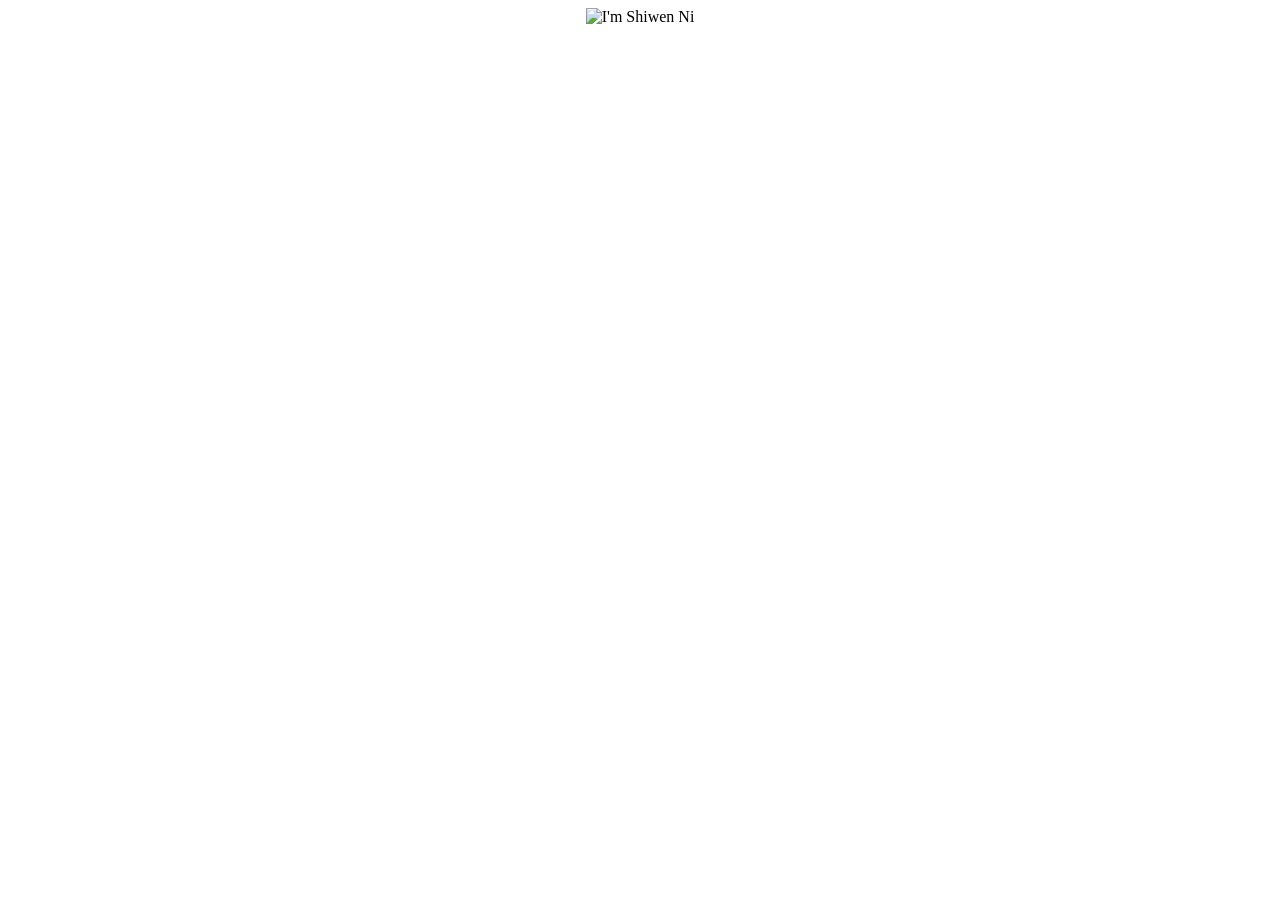
==== love/index.html @ d2f130cd "Add files via upload" ====
<!DOCTYPE html>
<html>
 <head> 
  <meta charset="utf-8" /> 
  <meta name="description" content="My love" /> 
  <meta http-equiv="content-language" content="zh-cn" /> 
  <meta http-equiv="X-UA-Compatible" content="IE=edge" /> 
  <meta name="viewport" content="width=device-width, initial-scale=1" /> 
  <meta name="author" content="mengkun" /> 
  <meta name="renderer" content="webkit" /> 
  <meta http-equiv="Cache-Control" content="no-siteapp" /> 
  <title>My love</title> 
<body>
<div align="center">
<img src="../images/love.png" alt="I'm Shiwen Ni" title="I'm Shiwen Ni" /> 
</div>
</body>
</html>
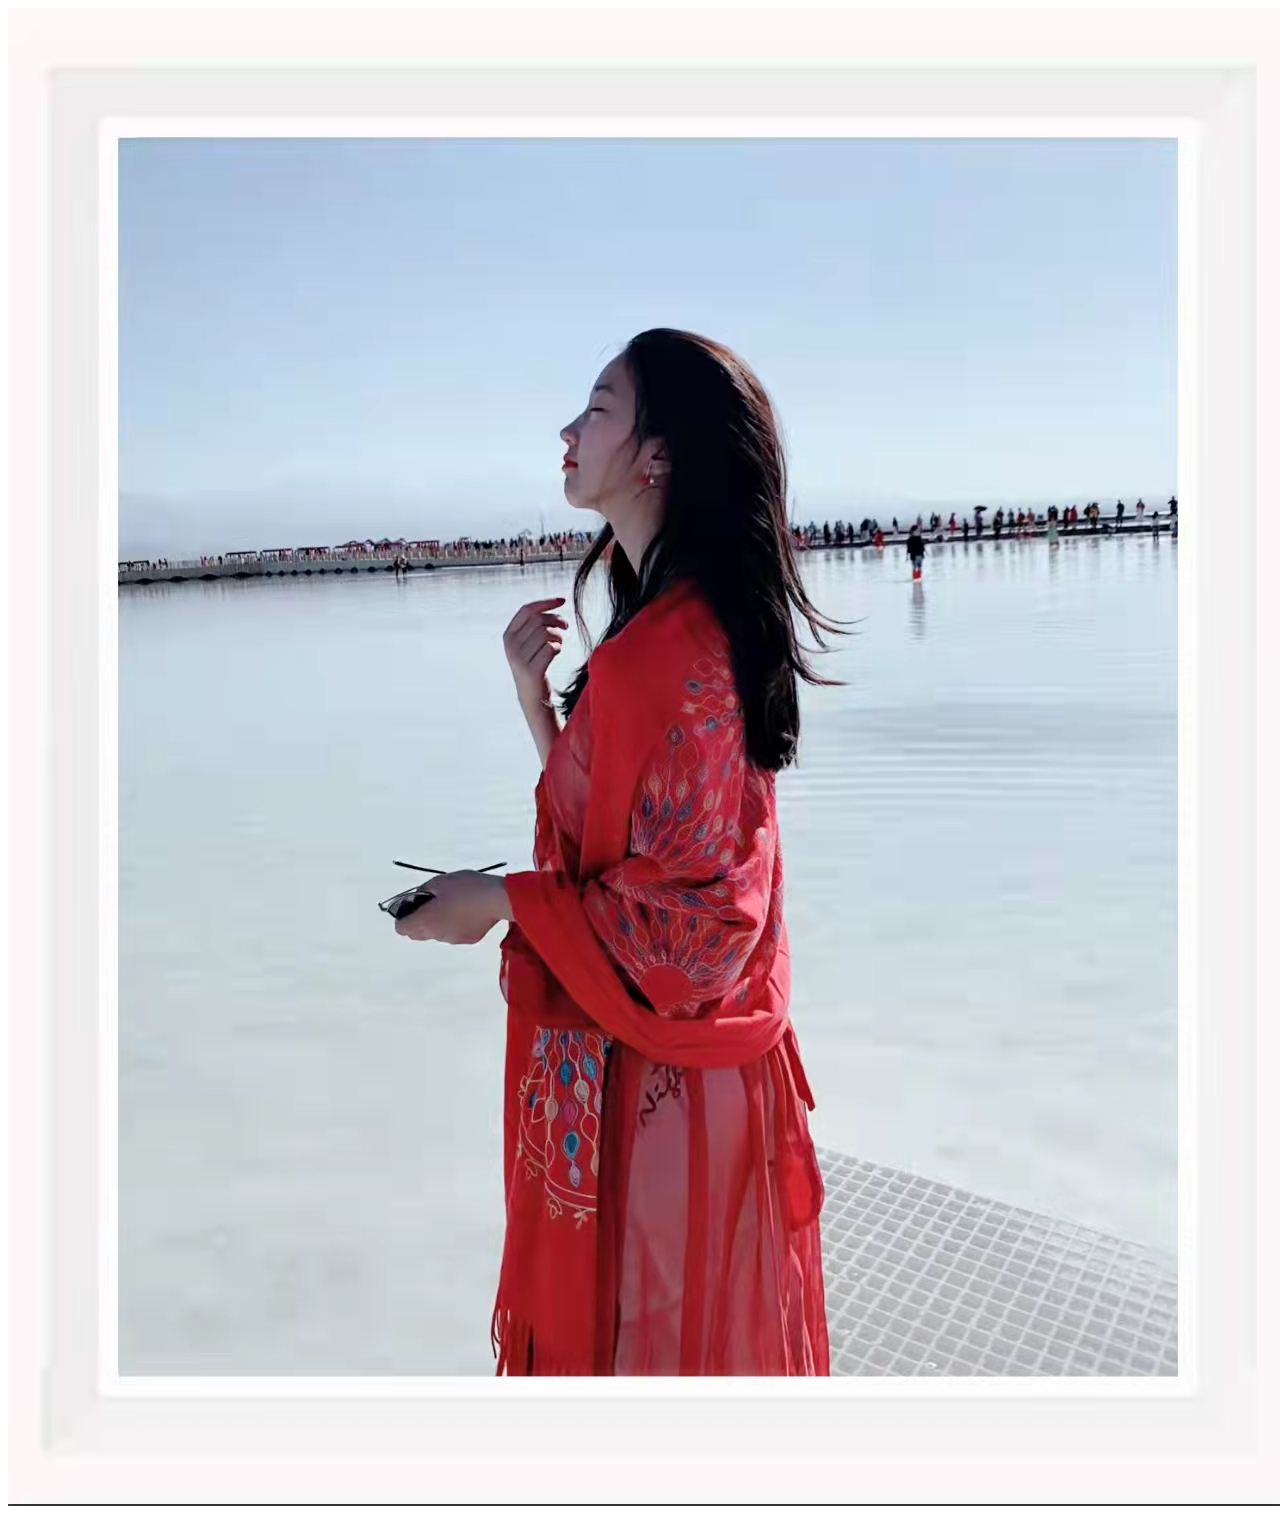
==== commit 4dadbdfd: "Update index.html" ====
--- a/love/index.html
+++ b/love/index.html
@@ -12,7 +12,7 @@
   <title>My love</title> 
 <body>
 <div align="center">
-<img src="../images/love.png" alt="I'm Shiwen Ni" title="I'm Shiwen Ni" /> 
+<img src="../images/love.png" alt="My love" title="My love" /> 
 </div>
 </body>
 </html>
